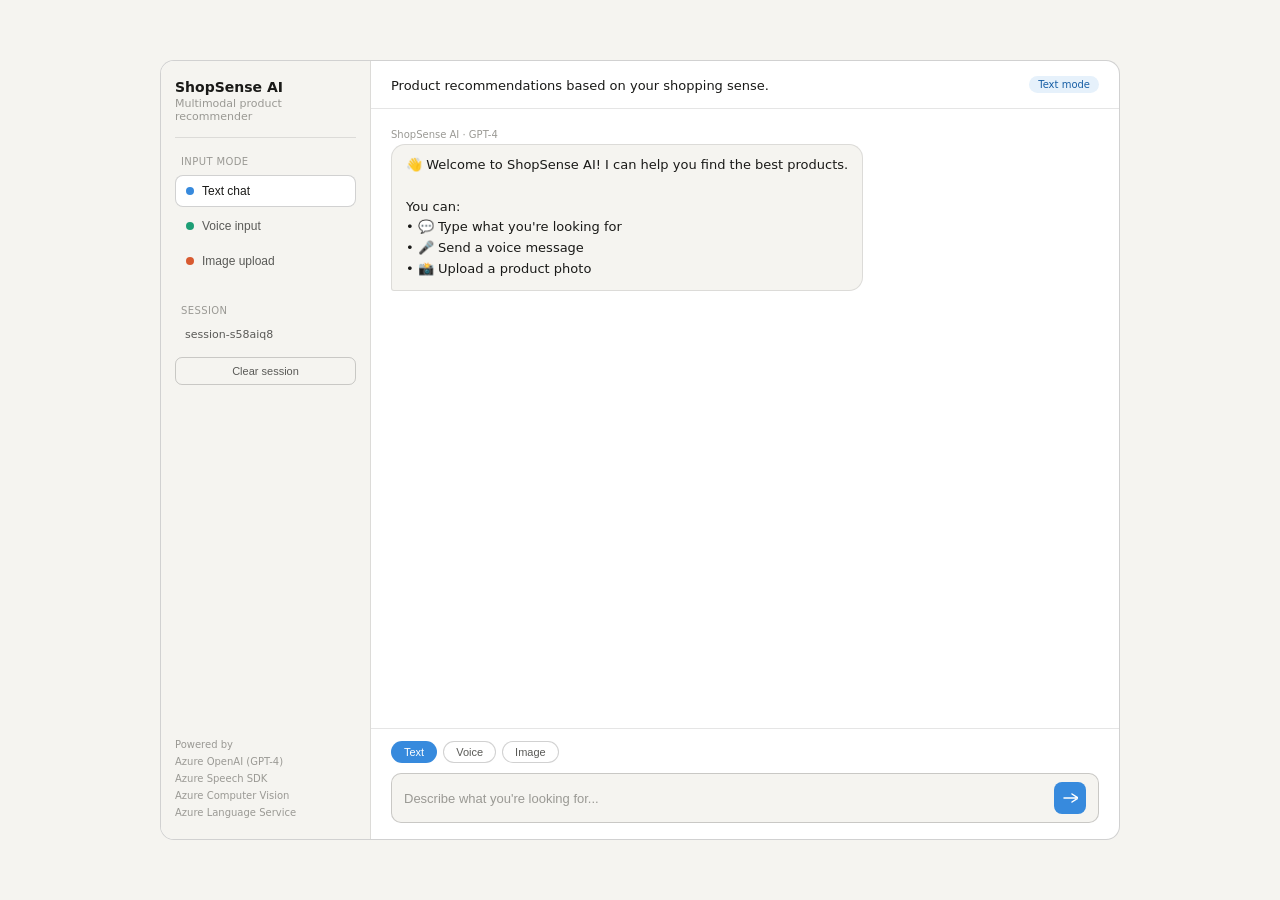
==== frontend/index.html @ 371094e8 "Front-end development done" ====
<!DOCTYPE html>
<html lang="en">

<head>
    <meta charset="UTF-8" />
    <meta name="viewport" content="width=device-width, initial-scale=1.0" />
    <title>ShopSense AI</title>
    <link rel="stylesheet" href="css/style.css" />
</head>

<body>

    <div class="app-shell">

        <!-- ── Sidebar ───────────────────────────────────── -->
        <aside class="sidebar">
            <div class="sidebar-brand">
                <div class="brand-name">ShopSense AI</div>
                <div class="brand-sub">Multimodal product recommender</div>
            </div>

            <div class="section-label">Input mode</div>
            <nav class="mode-nav">
                <button class="mode-btn active" data-mode="text">
                    <span class="mode-dot dot-text"></span> Text chat
                </button>
                <button class="mode-btn" data-mode="voice">
                    <span class="mode-dot dot-voice"></span> Voice input
                </button>
                <button class="mode-btn" data-mode="image">
                    <span class="mode-dot dot-image"></span> Image upload
                </button>
            </nav>

            <div class="section-label" style="margin-top:20px">Session</div>
            <div class="session-id" id="session-display"></div>

            <button class="clear-btn" id="clear-btn">Clear session</button>

            <div class="sidebar-footer">
                Powered by<br>
                Azure OpenAI (GPT-4)<br>
                Azure Speech SDK<br>
                Azure Computer Vision<br>
                Azure Language Service
            </div>
        </aside>

        <!-- ── Main chat area ────────────────────────────── -->
        <main class="chat-main">

            <header class="chat-header">
                <div class="chat-header-left">
                    <span class="chat-title">Product recommendations based on your shopping sense.</span>
                </div>
                <span class="mode-badge" id="mode-badge">Text mode</span>
            </header>

            <section class="messages" id="messages">
                <!-- Welcome message injected by JS -->
            </section>

            <footer class="input-area">

                <!-- Modality pill switcher -->
                <div class="modality-bar">
                    <button class="mod-pill active" data-mode="text">Text</button>
                    <button class="mod-pill" data-mode="voice">Voice</button>
                    <button class="mod-pill" data-mode="image">Image</button>
                </div>

                <!-- TEXT input panel -->
                <div class="input-panel" id="panel-text">
                    <div class="input-row">
                        <input type="text" id="text-input" placeholder="Describe what you're looking for..."
                            autocomplete="off" />
                        <button class="send-btn" id="send-text-btn" title="Send">
                            <svg width="16" height="16" viewBox="0 0 16 16" fill="none">
                                <path d="M2 8h12M10 4l6 4-6 4" stroke="#fff" stroke-width="1.5" stroke-linecap="round"
                                    stroke-linejoin="round" />
                            </svg>
                        </button>
                    </div>
                </div>

                <!-- VOICE input panel -->
                <div class="input-panel hidden" id="panel-voice">
                    <div class="voice-panel">
                        <button class="record-btn" id="record-btn">
                            <svg width="20" height="20" viewBox="0 0 24 24" fill="none">
                                <rect x="8" y="2" width="8" height="13" rx="4" stroke="currentColor"
                                    stroke-width="1.5" />
                                <path d="M4 12a8 8 0 0016 0" stroke="currentColor" stroke-width="1.5" fill="none" />
                                <line x1="12" y1="20" x2="12" y2="23" stroke="currentColor" stroke-width="1.5" />
                            </svg>
                            <span id="record-label">Hold to record</span>
                        </button>
                        <div class="voice-hint" id="voice-status">
                            Press and hold the button, speak your query, then release
                        </div>
                        <input type="file" id="audio-file-input" accept="audio/*" style="display:none" />
                        <button class="upload-audio-btn" id="upload-audio-btn">
                            Or upload a WAV file
                        </button>
                    </div>
                </div>

                <!-- IMAGE input panel -->
                <div class="input-panel hidden" id="panel-image">
                    <div class="image-panel">
                        <div class="drop-zone" id="drop-zone">
                            <svg width="32" height="32" viewBox="0 0 24 24" fill="none">
                                <rect x="3" y="3" width="18" height="14" rx="2" stroke="currentColor"
                                    stroke-width="1" />
                                <circle cx="8" cy="8" r="1.5" fill="currentColor" />
                                <path d="M3 14l4-4 4 3.5 4-5.5 6 6" stroke="currentColor" stroke-width="1"
                                    fill="none" />
                            </svg>
                            <p>Drag &amp; drop a product image<br>
                                <span>or click to browse</span>
                            </p>
                            <input type="file" id="image-input" accept="image/jpeg,image/png,image/webp" />
                        </div>
                        <div class="image-preview-row hidden" id="image-preview-row">
                            <img id="image-preview" src="" alt="preview" />
                            <button class="analyse-btn" id="analyse-btn">
                                Analyse &amp; recommend
                            </button>
                            <button class="remove-img-btn" id="remove-img-btn">Remove</button>
                        </div>
                    </div>
                </div>

            </footer>
        </main>
    </div>

    <script src="js/app.js"></script>
</body>

</html>
---- frontend/css/style.css ----
/* ── Reset & base ──────────────────────────────────────── */
*,
*::before,
*::after {
    box-sizing: border-box;
    margin: 0;
    padding: 0;
}

:root {
    --blue: #378ADD;
    --blue-dark: #185FA5;
    --green: #1D9E75;
    --coral: #D85A30;
    --bg: #ffffff;
    --bg2: #f5f4f0;
    --bg3: #eeecea;
    --border: rgba(0, 0, 0, 0.10);
    --border-md: rgba(0, 0, 0, 0.18);
    --text: #1a1a18;
    --text2: #5a5a57;
    --text3: #9a9994;
    --radius: 10px;
    --radius-lg: 14px;
}

@media (prefers-color-scheme: dark) {
    :root {
        --bg: #1c1c1a;
        --bg2: #252523;
        --bg3: #2e2e2b;
        --border: rgba(255, 255, 255, 0.09);
        --border-md: rgba(255, 255, 255, 0.16);
        --text: #e8e6e0;
        --text2: #a09e98;
        --text3: #666460;
    }
}

body {
    font-family: system-ui, -apple-system, sans-serif;
    background: var(--bg2);
    color: var(--text);
    height: 100vh;
    display: flex;
    align-items: center;
    justify-content: center;
    padding: 20px;
}

/* ── App shell ─────────────────────────────────────────── */
.app-shell {
    display: flex;
    width: 100%;
    max-width: 960px;
    height: calc(100vh - 40px);
    max-height: 780px;
    background: var(--bg);
    border: 0.5px solid var(--border-md);
    border-radius: var(--radius-lg);
    overflow: hidden;
}

/* ── Sidebar ───────────────────────────────────────────── */
.sidebar {
    width: 210px;
    flex-shrink: 0;
    background: var(--bg2);
    border-right: 0.5px solid var(--border);
    display: flex;
    flex-direction: column;
    padding: 18px 14px;
    gap: 6px;
}

.sidebar-brand {
    padding-bottom: 14px;
    border-bottom: 0.5px solid var(--border);
    margin-bottom: 10px;
}

.brand-name {
    font-size: 14px;
    font-weight: 600;
    color: var(--text);
}

.brand-sub {
    font-size: 11px;
    color: var(--text3);
    margin-top: 2px;
}

.section-label {
    font-size: 10px;
    color: var(--text3);
    padding: 2px 6px;
    letter-spacing: 0.04em;
    text-transform: uppercase;
}

.mode-nav {
    display: flex;
    flex-direction: column;
    gap: 3px;
}

.mode-btn {
    display: flex;
    align-items: center;
    gap: 8px;
    padding: 8px 10px;
    border-radius: 8px;
    border: 0.5px solid transparent;
    font-size: 12px;
    color: var(--text2);
    background: transparent;
    cursor: pointer;
    text-align: left;
    transition: background 0.15s, border-color 0.15s, color 0.15s;
}

.mode-btn:hover {
    background: var(--bg3);
    color: var(--text);
}

.mode-btn.active {
    background: var(--bg);
    border-color: var(--border-md);
    color: var(--text);
    font-weight: 500;
}

.mode-dot {
    width: 8px;
    height: 8px;
    border-radius: 50%;
    flex-shrink: 0;
}

.dot-text {
    background: var(--blue);
}

.dot-voice {
    background: var(--green);
}

.dot-image {
    background: var(--coral);
}

.session-id {
    font-size: 11px;
    color: var(--text2);
    padding: 4px 10px;
    word-break: break-all;
}

.clear-btn {
    margin-top: 6px;
    padding: 7px 10px;
    border-radius: 7px;
    border: 0.5px solid var(--border-md);
    background: transparent;
    font-size: 11px;
    color: var(--text2);
    cursor: pointer;
    transition: background 0.15s;
}

.clear-btn:hover {
    background: var(--bg3);
    color: var(--text);
}

.sidebar-footer {
    margin-top: auto;
    font-size: 10px;
    color: var(--text3);
    line-height: 1.7;
}

/* ── Chat main ─────────────────────────────────────────── */
.chat-main {
    flex: 1;
    display: flex;
    flex-direction: column;
    min-width: 0;
}

.chat-header {
    padding: 14px 20px;
    border-bottom: 0.5px solid var(--border);
    display: flex;
    align-items: center;
    justify-content: space-between;
    flex-shrink: 0;
}

.chat-title {
    font-size: 13px;
    font-weight: 500;
    color: var(--text);
}

.mode-badge {
    font-size: 10px;
    padding: 3px 9px;
    border-radius: 20px;
    background: #e6f1fb;
    color: #185FA5;
}

@media (prefers-color-scheme: dark) {
    .mode-badge {
        background: #0c447c;
        color: #b5d4f4;
    }
}

/* ── Messages ──────────────────────────────────────────── */
.messages {
    flex: 1;
    overflow-y: auto;
    padding: 20px;
    display: flex;
    flex-direction: column;
    gap: 14px;
    scroll-behavior: smooth;
}

.msg {
    max-width: 82%;
    display: flex;
    flex-direction: column;
    gap: 4px;
}

.msg.user {
    align-self: flex-end;
    align-items: flex-end;
}

.msg.bot {
    align-self: flex-start;
    align-items: flex-start;
}

.msg-label {
    font-size: 10px;
    color: var(--text3);
}

.bubble {
    padding: 10px 14px;
    border-radius: 14px;
    font-size: 13px;
    line-height: 1.6;
}

.msg.user .bubble {
    background: var(--blue);
    color: #fff;
    border-bottom-right-radius: 3px;
}

.msg.bot .bubble {
    background: var(--bg2);
    color: var(--text);
    border: 0.5px solid var(--border);
    border-bottom-left-radius: 3px;
}

/* Typing indicator */
.typing-bubble {
    display: flex;
    align-items: center;
    gap: 5px;
    padding: 12px 16px;
}

.typing-bubble span {
    width: 6px;
    height: 6px;
    border-radius: 50%;
    background: var(--text3);
    display: inline-block;
    animation: bounce 1.2s infinite;
}

.typing-bubble span:nth-child(2) {
    animation-delay: 0.2s;
}

.typing-bubble span:nth-child(3) {
    animation-delay: 0.4s;
}

@keyframes bounce {

    0%,
    80%,
    100% {
        transform: translateY(0);
    }

    40% {
        transform: translateY(-6px);
    }
}

/* Transcript tag (voice) */
.transcript-tag {
    font-size: 11px;
    color: var(--text3);
    font-style: italic;
    padding: 3px 8px;
    background: var(--bg2);
    border-radius: 6px;
    border: 0.5px solid var(--border);
    margin-bottom: 2px;
}

/* Image thumbnail (image mode) */
.msg-image {
    max-width: 160px;
    border-radius: 8px;
    border: 0.5px solid var(--border);
    margin-bottom: 4px;
}

/* Product cards */
.product-cards {
    display: flex;
    flex-wrap: wrap;
    gap: 8px;
    margin-top: 6px;
}

.pcard {
    background: var(--bg);
    border: 0.5px solid var(--border-md);
    border-radius: 8px;
    padding: 10px 12px;
    min-width: 100px;
    max-width: 140px;
    font-size: 11px;
    color: var(--text2);
}

.pcard strong {
    display: block;
    font-size: 12px;
    color: var(--text);
    margin-bottom: 3px;
}

.pcard .price {
    color: var(--green);
    font-weight: 600;
    font-size: 12px;
    margin-top: 4px;
    display: block;
}

/* Audio player */
.audio-player {
    margin-top: 6px;
    width: 100%;
    max-width: 280px;
}

/* ── Input area ────────────────────────────────────────── */
.input-area {
    padding: 12px 20px 16px;
    border-top: 0.5px solid var(--border);
    flex-shrink: 0;
}

.modality-bar {
    display: flex;
    gap: 6px;
    margin-bottom: 10px;
}

.mod-pill {
    font-size: 11px;
    padding: 4px 12px;
    border-radius: 20px;
    border: 0.5px solid var(--border-md);
    color: var(--text2);
    background: var(--bg);
    cursor: pointer;
    transition: background 0.15s, color 0.15s;
}

.mod-pill:hover {
    background: var(--bg3);
}

.mod-pill.active {
    background: var(--blue);
    color: #fff;
    border-color: transparent;
}

.input-panel {}

.input-panel.hidden {
    display: none;
}

/* Text panel */
.input-row {
    display: flex;
    align-items: center;
    gap: 8px;
    background: var(--bg2);
    border: 0.5px solid var(--border-md);
    border-radius: var(--radius);
    padding: 8px 12px;
}

.input-row input {
    flex: 1;
    background: transparent;
    border: none;
    outline: none;
    font-size: 13px;
    color: var(--text);
}

.input-row input::placeholder {
    color: var(--text3);
}

.send-btn {
    width: 32px;
    height: 32px;
    border-radius: 8px;
    background: var(--blue);
    border: none;
    display: flex;
    align-items: center;
    justify-content: center;
    cursor: pointer;
    flex-shrink: 0;
    transition: background 0.15s;
}

.send-btn:hover {
    background: var(--blue-dark);
}

/* Voice panel */
.voice-panel {
    display: flex;
    flex-direction: column;
    align-items: center;
    gap: 10px;
    padding: 10px 0;
}

.record-btn {
    display: flex;
    align-items: center;
    gap: 10px;
    padding: 12px 24px;
    border-radius: 30px;
    border: 0.5px solid var(--border-md);
    background: var(--bg2);
    color: var(--text);
    font-size: 13px;
    cursor: pointer;
    transition: background 0.15s, border-color 0.15s;
}

.record-btn:hover {
    background: var(--bg3);
}

.record-btn.recording {
    background: #fcebeb;
    border-color: #e24b4a;
    color: #a32d2d;
    animation: pulse-rec 1s ease-in-out infinite;
}

@media (prefers-color-scheme: dark) {
    .record-btn.recording {
        background: #501313;
        color: #f09595;
        border-color: #a32d2d;
    }
}

@keyframes pulse-rec {

    0%,
    100% {
        opacity: 1;
    }

    50% {
        opacity: 0.7;
    }
}

.voice-hint {
    font-size: 11px;
    color: var(--text3);
    text-align: center;
}

.upload-audio-btn {
    font-size: 11px;
    color: var(--text2);
    background: transparent;
    border: 0.5px solid var(--border);
    border-radius: 6px;
    padding: 5px 12px;
    cursor: pointer;
}

.upload-audio-btn:hover {
    background: var(--bg3);
}

/* Image panel */
.image-panel {
    display: flex;
    flex-direction: column;
    gap: 10px;
}

.drop-zone {
    border: 1.5px dashed var(--border-md);
    border-radius: var(--radius);
    padding: 20px;
    text-align: center;
    color: var(--text2);
    cursor: pointer;
    transition: border-color 0.15s, background 0.15s;
    position: relative;
}

.drop-zone:hover,
.drop-zone.dragover {
    border-color: var(--blue);
    background: #e6f1fb20;
}

.drop-zone p {
    font-size: 12px;
    margin-top: 8px;
    line-height: 1.6;
}

.drop-zone span {
    font-size: 11px;
    color: var(--blue);
}

.drop-zone input {
    position: absolute;
    inset: 0;
    opacity: 0;
    cursor: pointer;
}

.image-preview-row {
    display: flex;
    align-items: center;
    gap: 12px;
    flex-wrap: wrap;
}

.image-preview-row.hidden {
    display: none;
}

#image-preview {
    width: 80px;
    height: 80px;
    object-fit: cover;
    border-radius: 8px;
    border: 0.5px solid var(--border);
}

.analyse-btn {
    padding: 9px 18px;
    border-radius: 8px;
    background: var(--blue);
    color: #fff;
    border: none;
    font-size: 12px;
    cursor: pointer;
    transition: background 0.15s;
}

.analyse-btn:hover {
    background: var(--blue-dark);
}

.remove-img-btn {
    padding: 9px 12px;
    border-radius: 8px;
    background: transparent;
    color: var(--text2);
    border: 0.5px solid var(--border);
    font-size: 12px;
    cursor: pointer;
}

.remove-img-btn:hover {
    background: var(--bg3);
}

/* Utility */
.hidden {
    display: none !important;
}
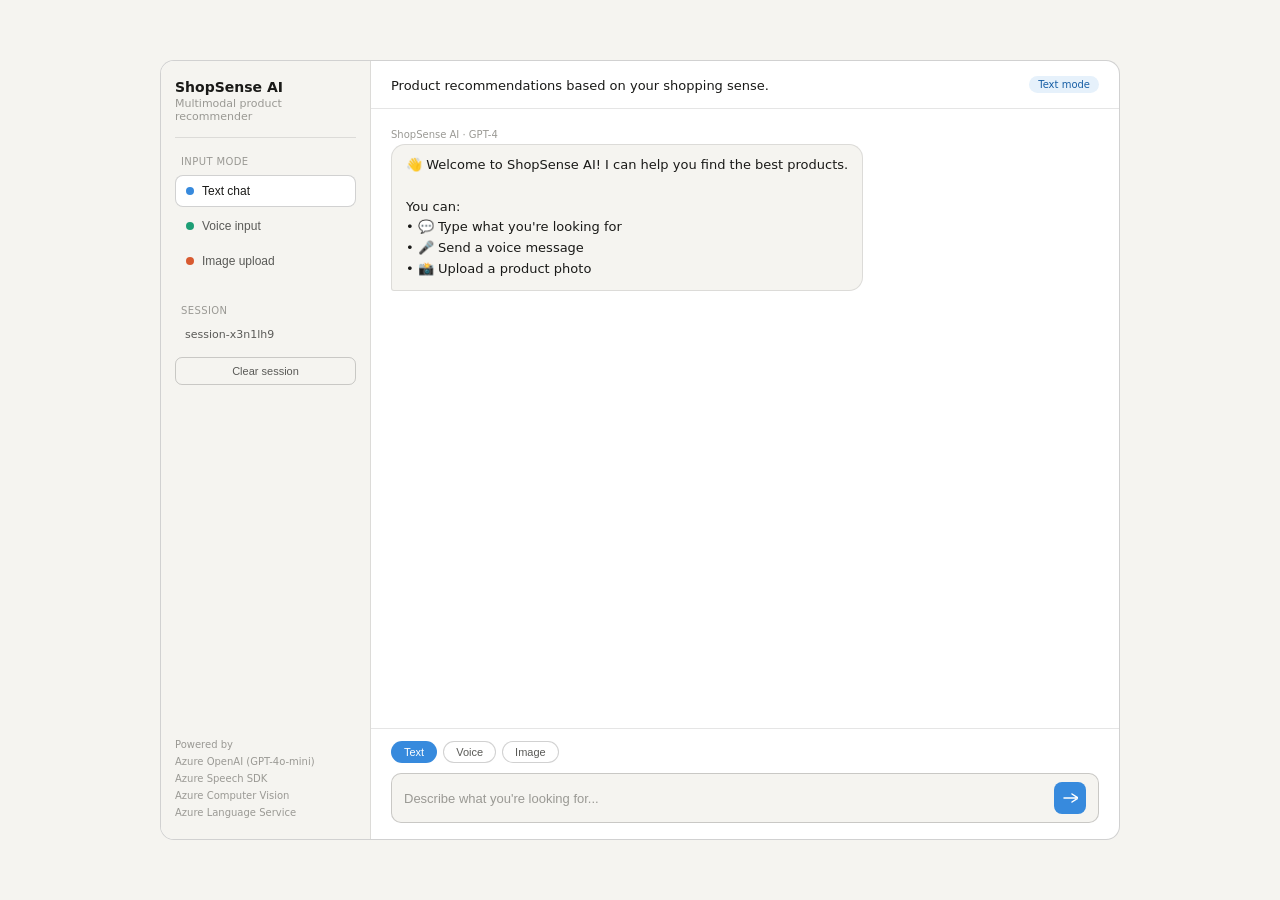
==== commit 24808108: "deployment-setup-in-progress" ====
--- a/frontend/index.html
+++ b/frontend/index.html
@@ -39,7 +39,7 @@
 
             <div class="sidebar-footer">
                 Powered by<br>
-                Azure OpenAI (GPT-4)<br>
+                Azure OpenAI (GPT-4o-mini)<br>
                 Azure Speech SDK<br>
                 Azure Computer Vision<br>
                 Azure Language Service
